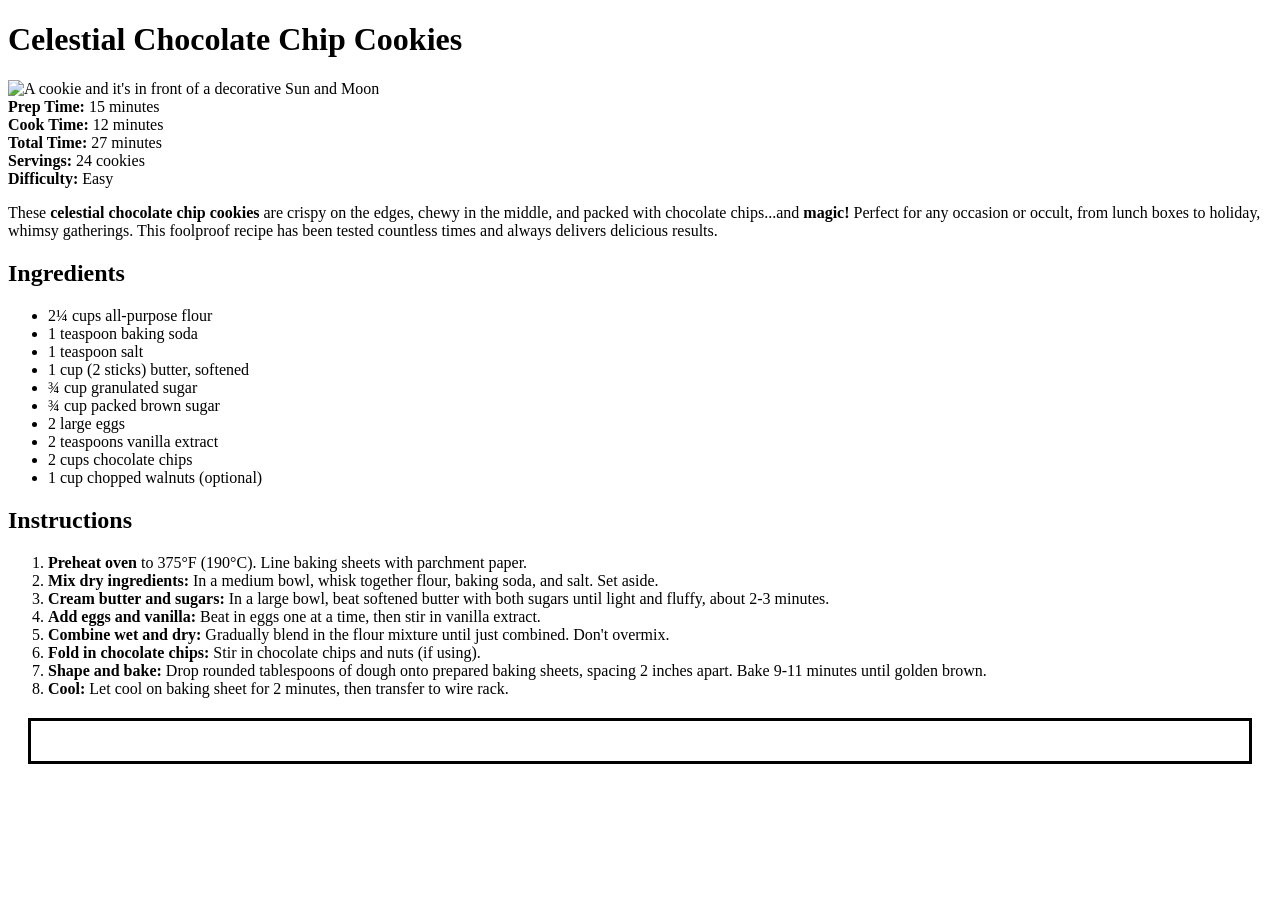
==== asst_1_recipe/index.html @ 09a4a6df "Made a Whimsigothic Chocolate Chip Cookie Recipe Card" ====
<!DOCTYPE html>
<html lang="en">
<head>
    <meta charset="UTF-8">
    <meta name="viewport" content="width=device-width, initial-scale=1.0">
    <title>Recipe Card Assignment - Make This Beautiful!</title>
    <link rel="stylesheet" href="style.css">
</head>
<body>
    <div class="recipe-container">
        <!-- Recipe Header Section -->
        <header class="recipe-header">
            <h1 class="recipe-title">Celestial Chocolate Chip Cookies</h1>
                <img src= "Celestial cookie.png"
                 alt="A cookie and it's in front of a decorative Sun and Moon"
                 class="recipe-image">
        </header>

        <!-- Recipe Meta Information -->
        <section class="recipe-meta">
            <div class="meta-item">
                <strong>Prep Time:</strong> 15 minutes
            </div>
            <div class="meta-item">
                <strong>Cook Time:</strong> 12 minutes
            </div>
            <div class="meta-item">
                <strong>Total Time:</strong> 27 minutes
            </div>
            <div class="meta-item">
                <strong>Servings:</strong> 24 cookies
            </div>
            <div class="meta-item">
                <strong>Difficulty:</strong> Easy
            </div>
        </section>

        <!-- Recipe Description -->
        <section class="recipe-description">
            <p>These <strong>celestial chocolate chip cookies </strong> are crispy on the edges, chewy in the middle, and packed with chocolate chips...and <strong>magic!</strong> Perfect for any occasion or occult, from lunch boxes to holiday, whimsy gatherings. This foolproof recipe has been tested countless times and always delivers delicious results.</p>
        </section>

        <!-- Ingredients Section -->
        <section class="ingredients-section">
            <h2>Ingredients</h2>
            <ul class="ingredients-list">
                <li>2¼ cups all-purpose flour</li>
                <li>1 teaspoon baking soda</li>
                <li>1 teaspoon salt</li>
                <li>1 cup (2 sticks) butter, softened</li>
                <li>¾ cup granulated sugar</li>
                <li>¾ cup packed brown sugar</li>
                <li>2 large eggs</li>
                <li>2 teaspoons vanilla extract</li>
                <li>2 cups chocolate chips</li>
                <li>1 cup chopped walnuts (optional)</li>
            </ul>
        </section>

        <!-- Instructions Section -->
        <section class="instructions-section">
            <h2>Instructions</h2>
            <ol class="instructions-list">
                <li class="instruction-step">
                    <strong>Preheat oven</strong> to 375°F (190°C). Line baking sheets with parchment paper.
                </li>
                <li class="instruction-step">
                    <strong>Mix dry ingredients:</strong> In a medium bowl, whisk together flour, baking soda, and salt. Set aside.
                </li>
                <li class="instruction-step">
                    <strong>Cream butter and sugars:</strong> In a large bowl, beat softened butter with both sugars until light and fluffy, about 2-3 minutes.
                </li>
                <li class="instruction-step">
                    <strong>Add eggs and vanilla:</strong> Beat in eggs one at a time, then stir in vanilla extract.
                </li>
                <li class="instruction-step">
                    <strong>Combine wet and dry:</strong> Gradually blend in the flour mixture until just combined. Don't overmix.
                </li>
                <li class="instruction-step">
                    <strong>Fold in chocolate chips:</strong> Stir in chocolate chips and nuts (if using).
                </li>
                <li class="instruction-step">
                    <strong>Shape and bake:</strong> Drop rounded tablespoons of dough onto prepared baking sheets, spacing 2 inches apart. Bake 9-11 minutes until golden brown.
                </li>
                <li class="instruction-step">
                    <strong>Cool:</strong> Let cool on baking sheet for 2 minutes, then transfer to wire rack.
                </li>
            </ol>
        </section>

        <!-- Recipe Footer -->
        <footer class="recipe-footer">
        </footer>
    </div>

    <!-- Assignment Instructions (remove this section when styling) -->
    <div style="background: white; border: 3px solid black; margin: 20px; padding: 20px; font-family: Arial;">
        </ul>
    </div>
</body>
</html>
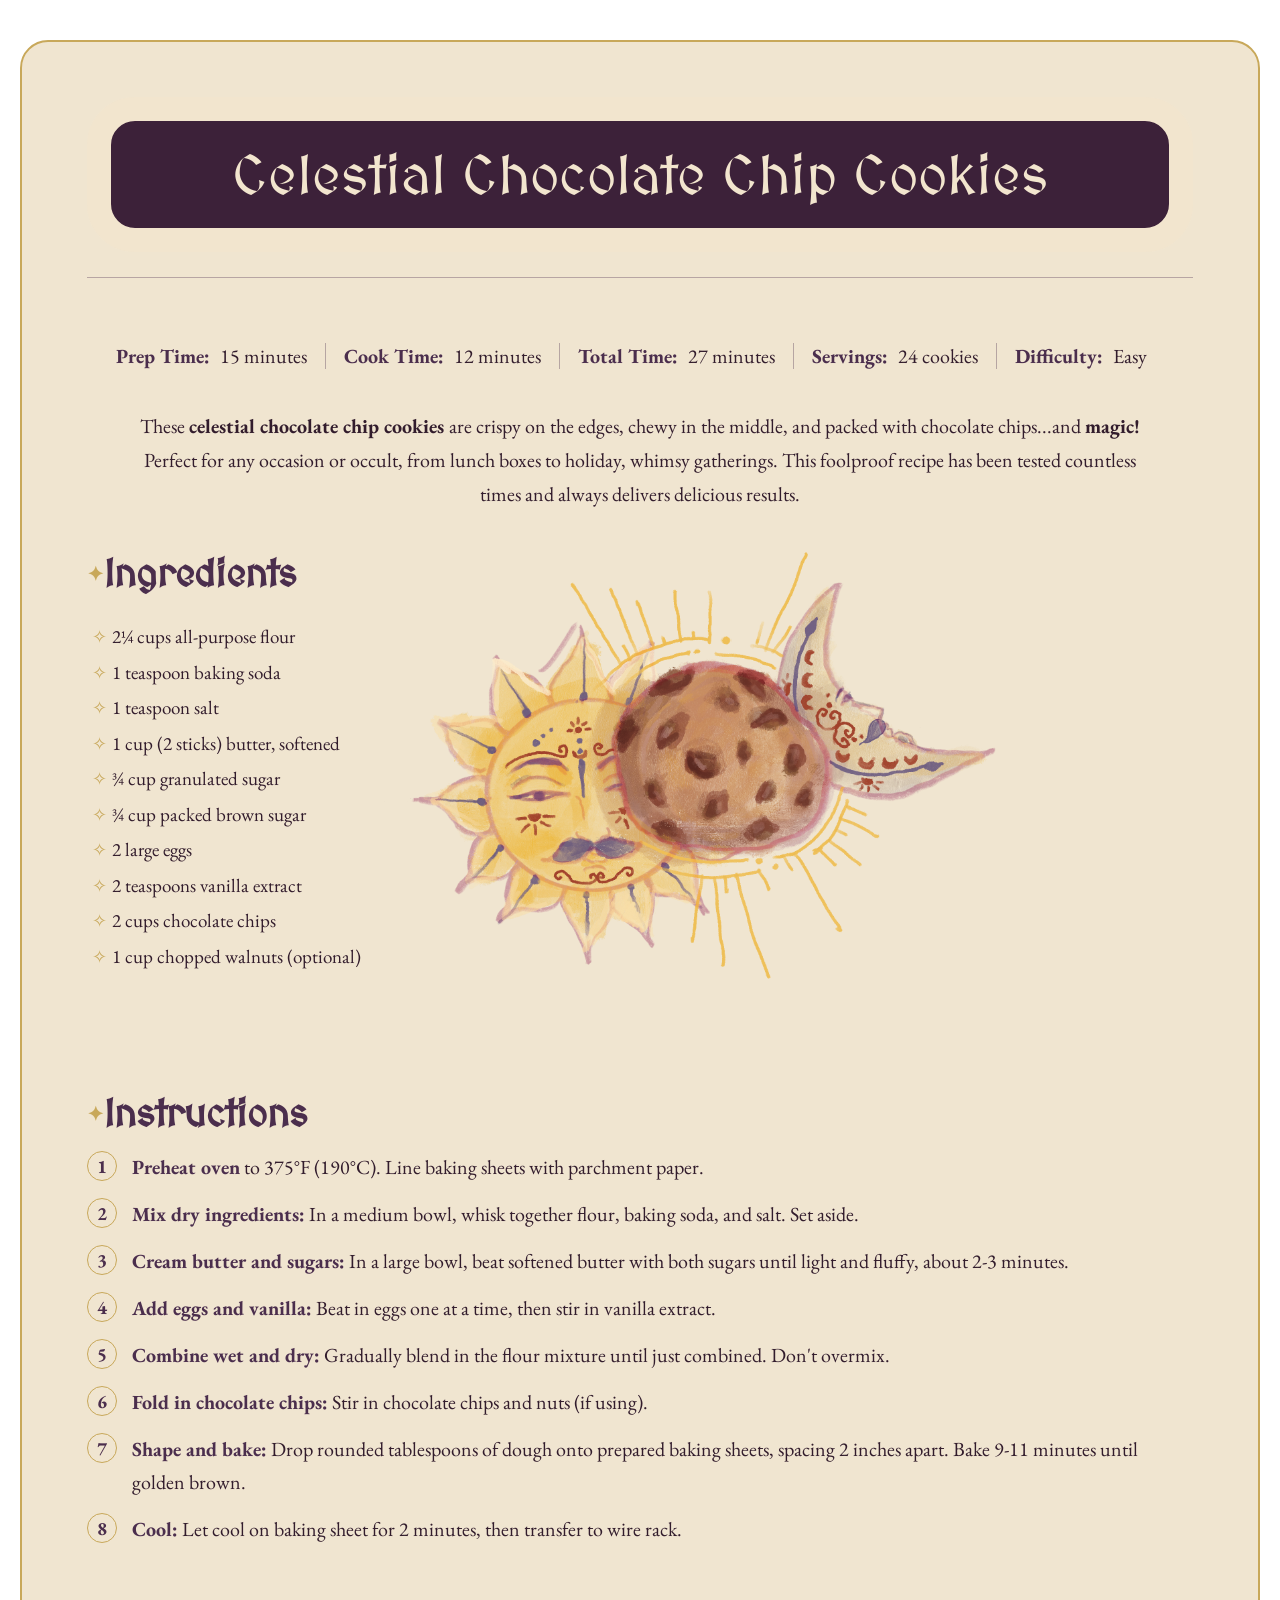
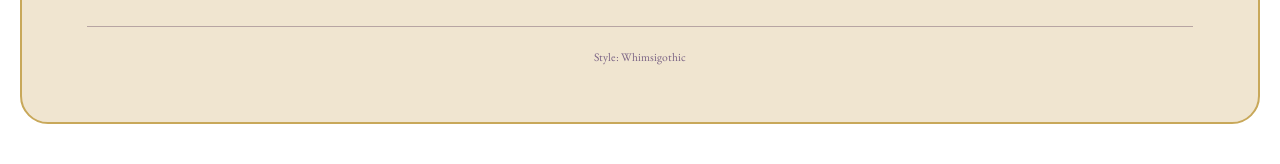
==== commit 81575beb: "Add style information to recipe footer" ====
--- a/asst_1_recipe/index.html
+++ b/asst_1_recipe/index.html
@@ -90,6 +90,7 @@
 
         <!-- Recipe Footer -->
         <footer class="recipe-footer">
+            <p>Style: Whimsigothic </p>
         </footer>
     </div>
 
--- a/asst_1_recipe/style.css
+++ b/asst_1_recipe/style.css
@@ -0,0 +1,434 @@
+/* INTENTIONALLY UGLY STARTER STYLES */
+/* These styles are very, very ugly. */
+/* Time to make them attractive, legible, and usable */
+
+/*FONTS*/
+
+@import url('https://fonts.googleapis.com/css2?family=MedievalSharp:wght@400;700&family=EB+Garamond:ital,wght@0,400;0,500;1,400&display=swap');
+
+
+/*COLOR PALETTE */
+
+:root {
+    --cream: #f0e5d0;
+    --deep-purple: #321c2c;
+    --purple: #4b2e4d;
+    --lavender: #7b6485;
+    --sage: #5a6147;
+    --gold: #c8a85a;
+    --dark-blue: #182a3b;
+    --soft-blue: #8295a8;
+}
+
+
+/*BASIC RESET IDK GOOGLE SAID ADD THIS*/
+
+* {
+    box-sizing: border-box;
+    margin: 0;
+    padding: 0;
+}
+
+html {
+    font-size: 20px;
+    scroll-behavior: smooth;
+}
+
+body {
+    min-height: 100vh;
+    /*Top Stars that AREN'T WORKING UGHHH*/
+    {
+        width: 199px;
+        height: 65px;
+
+        <svg 
+        xmlns="http://www.w3.org/2000/svg" width="199" height="65" viewBox="0 0 199 65" fill="none">
+        <path d="M100 0L107.858 22.4569H133.287L112.714 36.3361L120.572 58.7931L100 44.9139L79.4275 58.7931L87.2855 36.3361L66.713 22.4569H92.142L100 0Z" fill="#F2E5CE"/>
+        <path d="M164 0L171.858 22.4569H197.287L176.714 36.3361L184.572 58.7931L164 44.9139L143.428 58.7931L151.286 36.3361L130.713 22.4569H156.142L164 0Z" fill="#F2E5CE"/>
+        <path d="M35 0L42.858 22.4569H68.287L47.7145 36.3361L55.5725 58.7931L35 44.9139L14.4275 58.7931L22.2855 36.3361L1.71302 22.4569H27.142L35 0Z" fill="#F2E5CE"/>
+        </svg>
+    }
+    /* MY UPLOADED BG IMAGE FROM PINTEREST*/
+    background-image:
+        linear-gradient(
+            rgba(24, 42, 59, 0.15),
+            rgba(24, 42, 59, 0.15)
+        ),
+        url("BG IMAGE FOR WEBSITE.jpg");
+
+    background-size: cover;
+    background-position: center;
+    background-attachment: fixed;
+    background-repeat: no-repeat;
+
+    color: var(--deep-purple);
+
+    font-family: "EB Garamond", serif;
+
+    padding: 40px 20px;
+    
+}
+
+
+/* MAIN RECIPE CARD*/
+
+.recipe-container {
+    display: grid;
+
+    grid-template-columns: 1fr;
+
+    grid-template-areas:
+        "header"
+        "meta"
+        "description"
+        "ingredients"
+        "instructions"
+        "footer";
+
+    row-gap: 40px;
+    width: min(100%, 1400px);
+    margin: 0 auto;
+
+    background: var(--cream);
+    border: 2px solid var(--gold);
+    border-radius: 28px;
+
+    padding: 55px 65px;
+
+    position: relative;
+    overflow: hidden;
+
+    box-sizing: border-box;
+}
+
+/* Decorative gold line around the card */
+
+
+/* HEADER */
+
+.recipe-header {
+    grid-area: header;
+
+    display: flex;
+    flex-direction: column;
+    align-items: center;
+
+    width: 100%;
+
+    text-align: center;
+
+    border-bottom: 1px solid rgba(75, 46, 77, 0.35);
+
+    padding-bottom: 25px;
+    margin-bottom: 25px;
+}
+
+
+
+/* title */
+
+.recipe-title {
+    width: 100%;
+    max-width: 1246px;
+    height: auto;
+    min-height: 110px;
+
+    padding: 20px 30px;
+
+    margin: 0;
+
+    box-sizing: border-box;
+
+    color: #F2E5CE;
+    background: #3C2139;
+
+    border: 24px solid #F2E5CE;
+    border-radius: 48px;
+
+    font-family: "MedievalSharp";
+    font-size: 56px;
+    font-weight: 500;
+    line-height: 1.2;
+
+    display: flex;
+    align-items: center;
+    justify-content: center;
+
+    text-align: center;
+}
+
+
+/*image*/
+
+.recipe-image {
+    position: absolute;
+
+    width: 800px;
+    height: auto;
+
+    top: 480px;
+    right: 150px;
+
+    display: block;
+
+    object-fit: contain;
+
+    z-index: 10;
+}
+
+
+/* DESCRIPTION*/
+
+.recipe-description {
+    grid-area: description;
+
+    display: flex;
+    justify-content: center;
+    align-items: center;
+
+    width: 100%;
+    max-width: none;
+
+    margin: 0 auto;
+
+    text-align: center;
+
+    color: var(--deep-purple);
+
+    font-family: "EB Garamond", serif;
+
+    font-size: 1rem;
+
+    line-height: 1.7;
+}
+
+.recipe-description p {
+    width: 100%;
+    max-width: 1000px;
+
+    margin: 0 auto;
+
+    text-align: center;
+}
+
+
+/* meta info*/
+
+.recipe-meta {
+
+    grid-area: meta;
+
+    display: flex;
+    flex-wrap: nowrap;
+    justify-content: center;
+    align-items: center;
+
+    width: 100%;
+
+    gap: 8px 18px;
+}
+
+
+.meta-item {
+    padding-right: 18px;
+
+    border-right: 1px solid rgba(75, 46, 77, 0.35);
+}
+
+.meta-item:last-child {
+    border-right: none;
+}
+
+.meta-item strong {
+    color: var(--purple);
+    margin-right: 6px;
+}
+
+
+/* INGREDIENTS AND STUFF */
+
+.ingredients-section {
+    grid-area: ingredients;
+
+    display: flex;
+    flex-direction: column;
+    align-items: flex-start;
+    justify-content: space-between;
+
+    gap: 12px;
+
+    margin-top: 0px;
+}
+
+.instructions-section {
+    grid-area: instructions;
+
+    width: 100%;
+
+    display: flex;
+    flex-direction: column;
+    align-items: flex-start;
+
+    margin-top: 80px;
+}
+
+
+/* Section headings */
+
+.ingredients-section h2,
+.instructions-section h2 {
+    color: var(--purple);
+
+    font-family: "MedievalSharp", serif;
+
+    font-size: clamp(1.5rem, 3vw, 2.1rem);
+
+    font-weight: 700;
+
+    margin-bottom: 15px;
+
+    display: flex;
+    align-items: center;
+
+    gap: 0px;
+}
+
+
+.ingredients-section h2::before,
+.instructions-section h2::before {
+    content: "✦";
+
+    color: var(--gold);
+
+    font-size: 1rem;
+}
+
+
+/* INGREDIENTS */
+
+.ingredients-list {
+    list-style: none;
+
+    display: flex;
+    flex-direction: column;
+
+    gap: 7px;
+
+    padding-left: 5px;
+}
+
+
+.ingredients-list li {
+    position: relative;
+
+    padding-left: 20px;
+
+    color: var(--deep-purple);
+
+    font-family: "EB Garamond", serif;
+
+    font-size: 0.95rem;
+
+    line-height: 1.5;
+}
+
+
+.ingredients-list li::before {
+    content: "✧";
+
+    position: absolute;
+
+    left: 0;
+
+    color: var(--gold);
+
+    font-size: 0.9rem;
+}
+
+
+/* INSTRUCTIONS */
+
+.instructions-list {
+    list-style: none;
+
+    counter-reset: recipe-step;
+
+    display: flex;
+    flex-direction: column;
+
+    gap: 14px;
+}
+
+
+.instruction-step {
+    counter-increment: recipe-step;
+    position: relative;
+    padding-left: 45px;
+    color: var(--deep-purple);
+    font-family: "EB Garamond", serif;
+    font-size: 0.95 rem;
+    line-height: 1.65;
+}
+
+
+/* Number circles */
+
+.instruction-step::before {
+    content: counter(recipe-step);
+
+    position: absolute;
+
+    left: 0;
+    top: 0;
+
+    width: 28px;
+    height: 28px;
+
+    display: flex;
+    align-items: center;
+    justify-content: center;
+
+    border: 1px solid var(--gold);
+    border-radius: 50%;
+
+    color: var(--purple);
+
+    font-family: "EB Garamond", serif;
+
+    font-size: 0.95rem;
+
+    font-weight: 700;
+}
+
+
+.instruction-step strong {
+    color: var(--purple);
+
+    font-family: "EB Garamond", serif;
+}
+
+
+/*FOOTER*/
+
+.recipe-footer {
+    grid-area: footer;
+    margin-top: 40px;
+    padding-top: 20px;
+    border-top: 1px solid rgba(75, 46, 77, 0.35);
+    text-align: center;
+    color: var(--lavender);
+    font-family: "EB Garamond", serif;
+    font-size: 0.58rem;
+    line-height: 1.7;
+}
+
+
+.recipe-footer p + p {
+    margin-top: 5px;
+}
+
+
+
+body > div:last-child {
+    display: none;
+}
